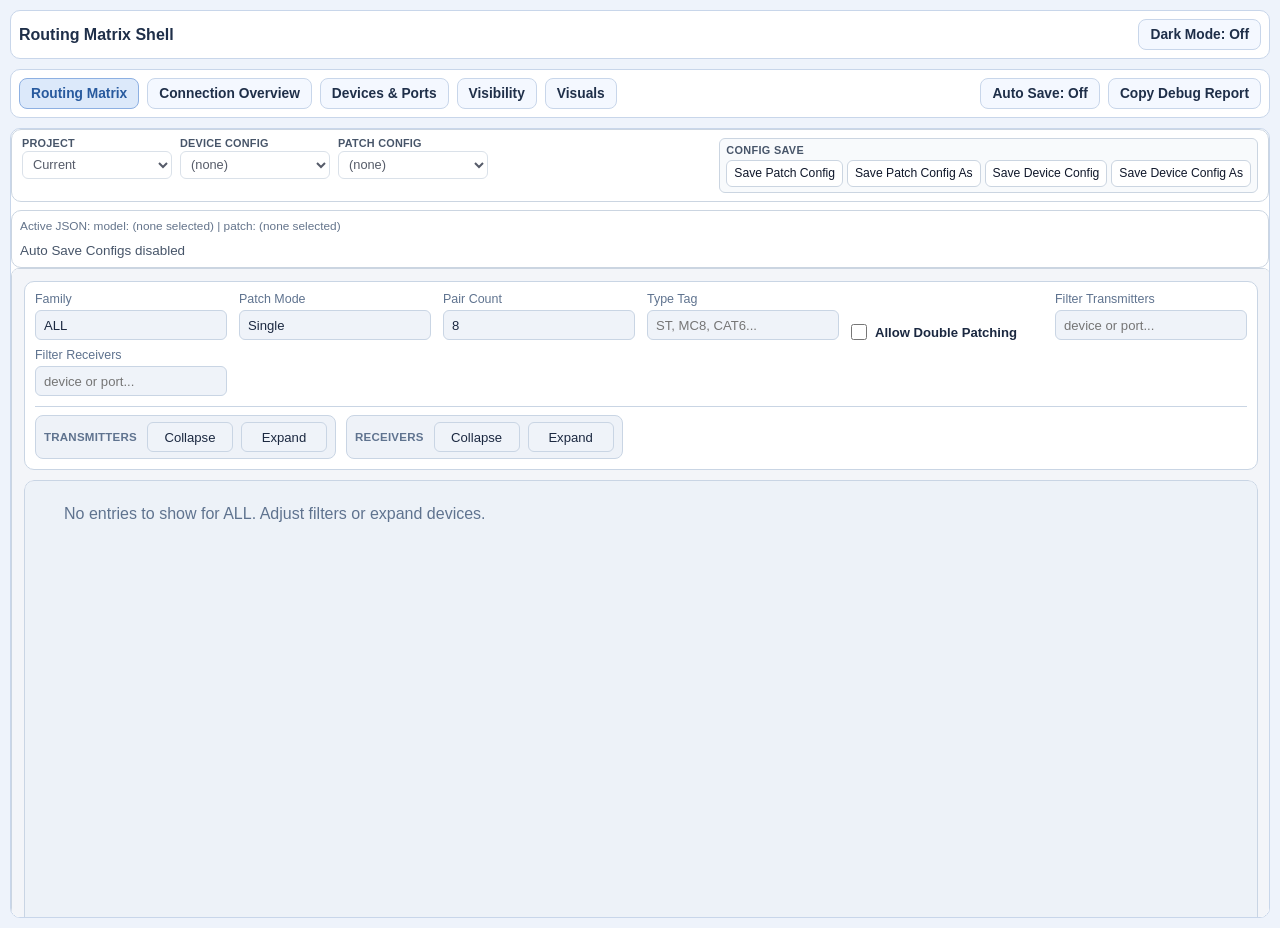
==== web/shell/index.html @ b46349c0 "Initial commit" ====
<!doctype html>
<html lang="en">
<head>
  <!-- Core document metadata and shared shell styling. -->
  <meta charset="utf-8" />
  <meta name="viewport" content="width=device-width, initial-scale=1" />
  <title>Routing Matrix Shell</title>
  <link rel="stylesheet" href="../shared/styles/tokens.css" />
  <link rel="stylesheet" href="../shared/styles/base.css" />
</head>
<body>
  <!-- Shell page wrapper: header, tab buttons, and loaded tab iframe. -->
  <div class="shell-page">
    <!-- Top header panel: title and theme toggle. -->
    <div class="shell-panel shell-head">
      <div>
        <div class="shell-title">Routing Matrix Shell</div>
      </div>
      <div style="display:flex;align-items:center;gap:8px;">
        <button id="shellThemeToggle" class="shell-tab-btn" type="button">Dark Mode: Off</button>
      </div>
    </div>

    <!-- Dynamic tab button container populated by `shell.js`. -->
    <div class="shell-panel">
      <div class="shell-tabrow">
        <div id="shellTabBar" class="shell-tabbar"></div>
        <div class="shell-tab-actions">
          <button id="shellAutoSaveToggle" class="shell-tab-btn" type="button" title="Enable automatic save after edits">Auto Save: Off</button>
          <button id="shellCopyDebugReportBtn" class="shell-tab-btn" type="button">Copy Debug Report</button>
        </div>
      </div>
    </div>

    <!-- Active tab content is loaded in this iframe. -->
    <div class="shell-frame-wrap">
      <iframe id="shellTabFrame" class="shell-frame" title="Routing Tab Frame" loading="eager"></iframe>
    </div>
  </div>

  <!-- Shell controller: loads manifest, renders tabs, and syncs theme. -->
  <script src="./shell.js"></script>
</body>
</html>
---- web/shared/styles/tokens.css ----
/* Shared design tokens used by the shell and tab host pages. */
:root {
  /* Light theme surface and text colors for the shell container UI. */
  --shell-bg: #eef3fb;
  --shell-panel: #ffffff;
  --shell-border: #c8d6ea;
  --shell-ink: #1f2f49;
  --shell-muted: #5e7393;
  --shell-accent: #285a9e;
  --shell-accent-soft: #dce9fa;

  /* Reusable layout sizing tokens for spacing and rounded corners. */
  --shell-radius: 10px;
  --shell-gap: 10px;
}
---- web/shared/styles/base.css ----
/* Global reset so width/height math is predictable in all components. */
* {
  box-sizing: border-box;
}

/* Full-page defaults used by shell and tab wrapper pages. */
html,
body {
  margin: 0;
  padding: 0;
  width: 100%;
  height: 100%;
  font-family: Helvetica, Arial, sans-serif;
  background: var(--shell-bg);
  color: var(--shell-ink);
}

/* Main shell layout and panel surfaces. */
.shell-page {
  min-height: 100vh;
  display: grid;
  gap: var(--shell-gap);
  padding: var(--shell-gap);
}

.shell-panel {
  background: var(--shell-panel);
  border: 1px solid var(--shell-border);
  border-radius: var(--shell-radius);
  padding: 8px;
}

/* Header row and metadata text styles. */
.shell-head {
  display: flex;
  align-items: center;
  justify-content: space-between;
  gap: 10px;
}

.shell-title {
  font-size: 1rem;
  font-weight: 700;
}

.shell-meta {
  color: var(--shell-muted);
  font-size: 0.82rem;
}

/* Tab button bar plus active/inactive button states. */
.shell-tabrow {
  display: flex;
  align-items: center;
  justify-content: space-between;
  gap: 8px;
}

.shell-tabbar {
  display: flex;
  flex-wrap: wrap;
  gap: 8px;
  flex: 1 1 auto;
}

.shell-tab-actions {
  display: flex;
  align-items: center;
  justify-content: flex-end;
  gap: 8px;
}

@media (max-width: 900px) {
  .shell-tabrow {
    flex-direction: column;
    align-items: stretch;
  }

  .shell-tab-actions {
    justify-content: flex-start;
  }
}

.shell-tab-btn {
  border: 1px solid var(--shell-border);
  border-radius: 8px;
  background: #f4f8ff;
  color: var(--shell-ink);
  font-size: 0.86rem;
  font-weight: 600;
  padding: 7px 11px;
  cursor: pointer;
}

.shell-tab-btn.active {
  background: var(--shell-accent-soft);
  border-color: #8db0e2;
  color: var(--shell-accent);
}

/* Iframe viewport that hosts the active tab page. */
.shell-frame-wrap {
  width: 100%;
  height: calc(100vh - 110px);
  min-height: 640px;
}

.shell-frame {
  width: 100%;
  height: 100%;
  border: 1px solid var(--shell-border);
  border-radius: var(--shell-radius);
  background: #fff;
}

/* Warning text color for shell status messages. */
.shell-warn {
  color: #b45309;
}

/* Dark theme overrides toggled by `body.theme-dark`. */
body.theme-dark {
  background: #0f1726;
  color: #dbe6f6;
}

body.theme-dark .shell-panel {
  background: #111c2e;
  border-color: #2e425f;
}

body.theme-dark .shell-meta {
  color: #9db4d3;
}

body.theme-dark .shell-tab-btn {
  background: #1a2a42;
  border-color: #3a5579;
  color: #dbe6f6;
}

body.theme-dark .shell-tab-btn.active {
  background: #25466f;
  border-color: #4f7db4;
  color: #eaf3ff;
}

body.theme-dark .shell-frame {
  border-color: #2e425f;
  background: #0f1726;
}

/* Shared classes for tab wrapper pages (the pages inside shell iframe). */
.tab-host-page {
  margin: 0;
  padding: 0;
  width: 100%;
  height: 100%;
  overflow: hidden;
  background: #eef3fb;
}

.tab-host-frame {
  width: 100%;
  height: 100vh;
  border: 0;
  display: block;
  background: #fff;
}
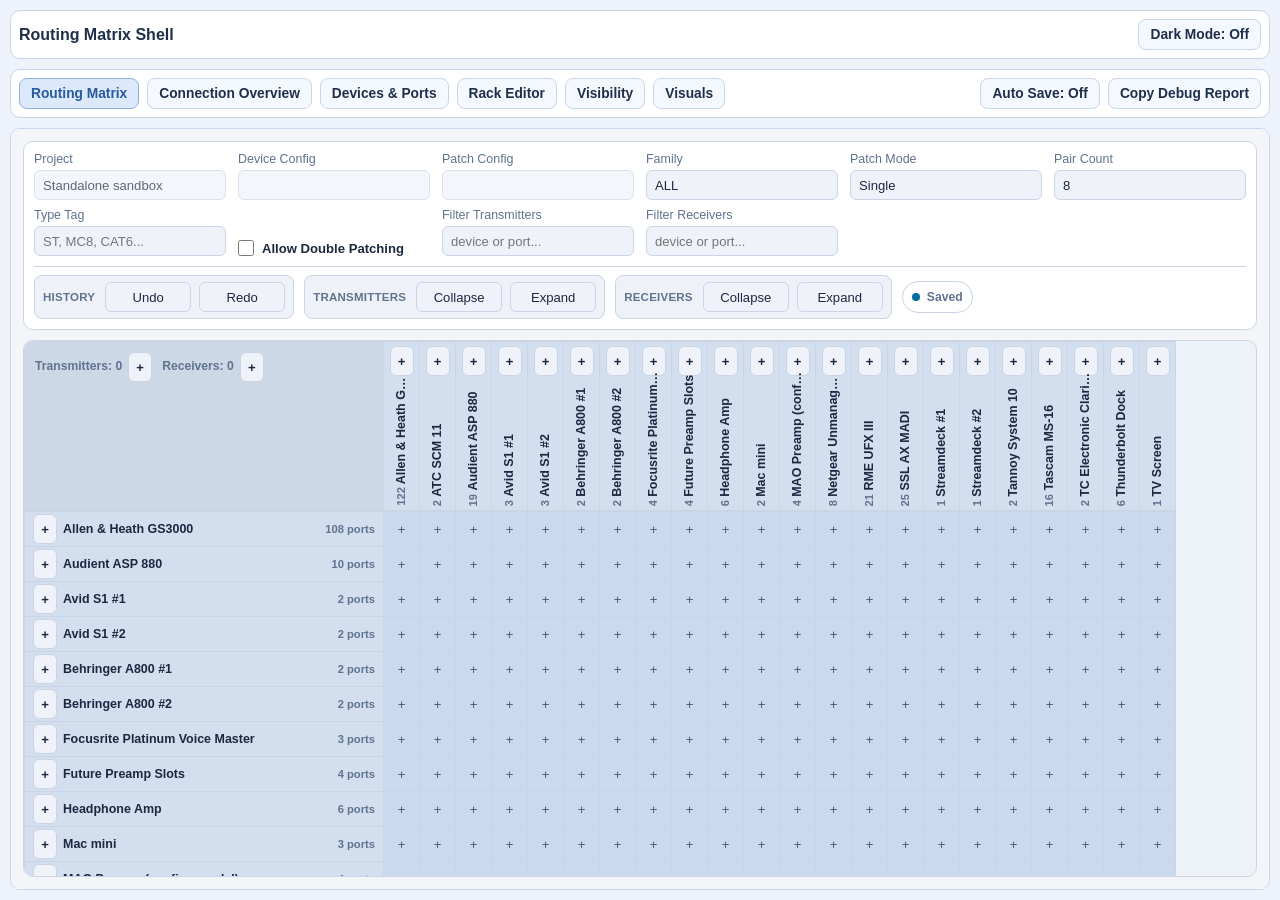
==== commit 59eaf2ea: "feat: improve matrix workflow and rack management" ====
--- a/web/shell/index.html
+++ b/web/shell/index.html
@@ -26,7 +26,7 @@
       <div class="shell-tabrow">
         <div id="shellTabBar" class="shell-tabbar"></div>
         <div class="shell-tab-actions">
-          <button id="shellAutoSaveToggle" class="shell-tab-btn" type="button" title="Enable automatic save after edits">Auto Save: Off</button>
+          <button id="shellAutoSaveToggle" class="shell-tab-btn" type="button" aria-pressed="false" title="Enable automatic save after edits">Auto Save: Off</button>
           <button id="shellCopyDebugReportBtn" class="shell-tab-btn" type="button">Copy Debug Report</button>
         </div>
       </div>
--- a/web/shared/styles/base.css
+++ b/web/shared/styles/base.css
@@ -10,20 +10,39 @@
   padding: 0;
   width: 100%;
   height: 100%;
+  min-width: 0;
+  min-height: 0;
+  overflow: hidden;
   font-family: Helvetica, Arial, sans-serif;
   background: var(--shell-bg);
   color: var(--shell-ink);
 }
 
+body {
+  overflow: hidden;
+}
+
 /* Main shell layout and panel surfaces. */
 .shell-page {
-  min-height: 100vh;
+  width: 100%;
+  height: 100vh;
+  min-width: 0;
+  min-height: 0;
   display: grid;
+  grid-template-rows: auto auto minmax(0, 1fr);
   gap: var(--shell-gap);
   padding: var(--shell-gap);
+  overflow: hidden;
+}
+
+@supports (height: 100dvh) {
+  .shell-page {
+    height: 100dvh;
+  }
 }
 
 .shell-panel {
+  min-width: 0;
   background: var(--shell-panel);
   border: 1px solid var(--shell-border);
   border-radius: var(--shell-radius);
@@ -54,6 +73,7 @@
   align-items: center;
   justify-content: space-between;
   gap: 8px;
+  min-width: 0;
 }
 
 .shell-tabbar {
@@ -61,10 +81,12 @@
   flex-wrap: wrap;
   gap: 8px;
   flex: 1 1 auto;
+  min-width: 0;
 }
 
 .shell-tab-actions {
   display: flex;
+  flex-wrap: wrap;
   align-items: center;
   justify-content: flex-end;
   gap: 8px;
@@ -101,13 +123,19 @@
 /* Iframe viewport that hosts the active tab page. */
 .shell-frame-wrap {
   width: 100%;
-  height: calc(100vh - 110px);
-  min-height: 640px;
+  height: auto;
+  min-width: 0;
+  min-height: 0;
+  overflow: hidden;
 }
 
 .shell-frame {
+  display: block;
   width: 100%;
+  max-width: 100%;
   height: 100%;
+  min-width: 0;
+  min-height: 0;
   border: 1px solid var(--shell-border);
   border-radius: var(--shell-radius);
   background: #fff;
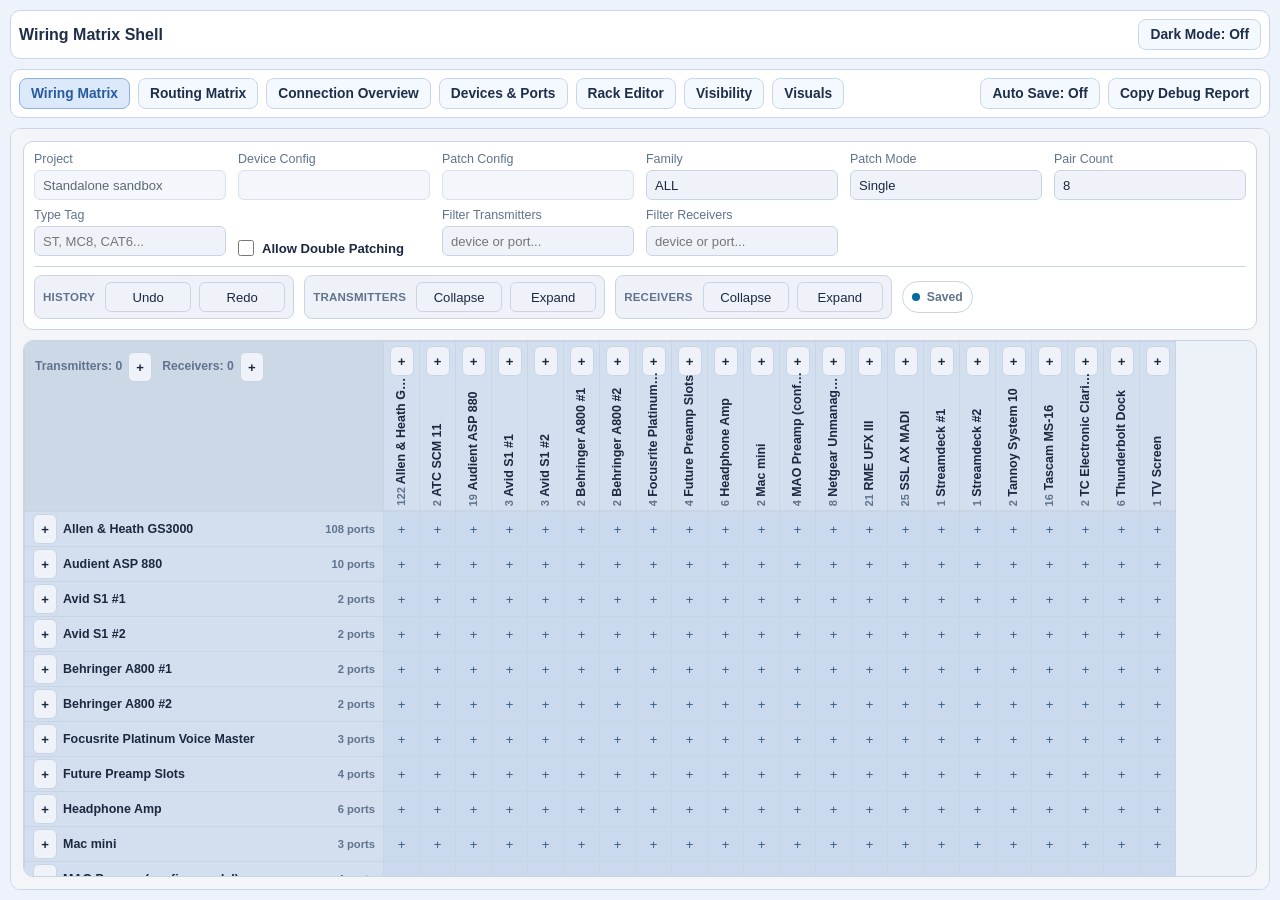
==== commit 954810a2: "Add logical routing matrix and power workflow" ====
--- a/web/shell/index.html
+++ b/web/shell/index.html
@@ -4,7 +4,7 @@
   <!-- Core document metadata and shared shell styling. -->
   <meta charset="utf-8" />
   <meta name="viewport" content="width=device-width, initial-scale=1" />
-  <title>Routing Matrix Shell</title>
+  <title>Wiring Matrix Shell</title>
   <link rel="stylesheet" href="../shared/styles/tokens.css" />
   <link rel="stylesheet" href="../shared/styles/base.css" />
 </head>
@@ -14,7 +14,7 @@
     <!-- Top header panel: title and theme toggle. -->
     <div class="shell-panel shell-head">
       <div>
-        <div class="shell-title">Routing Matrix Shell</div>
+        <div class="shell-title">Wiring Matrix Shell</div>
       </div>
       <div style="display:flex;align-items:center;gap:8px;">
         <button id="shellThemeToggle" class="shell-tab-btn" type="button">Dark Mode: Off</button>
